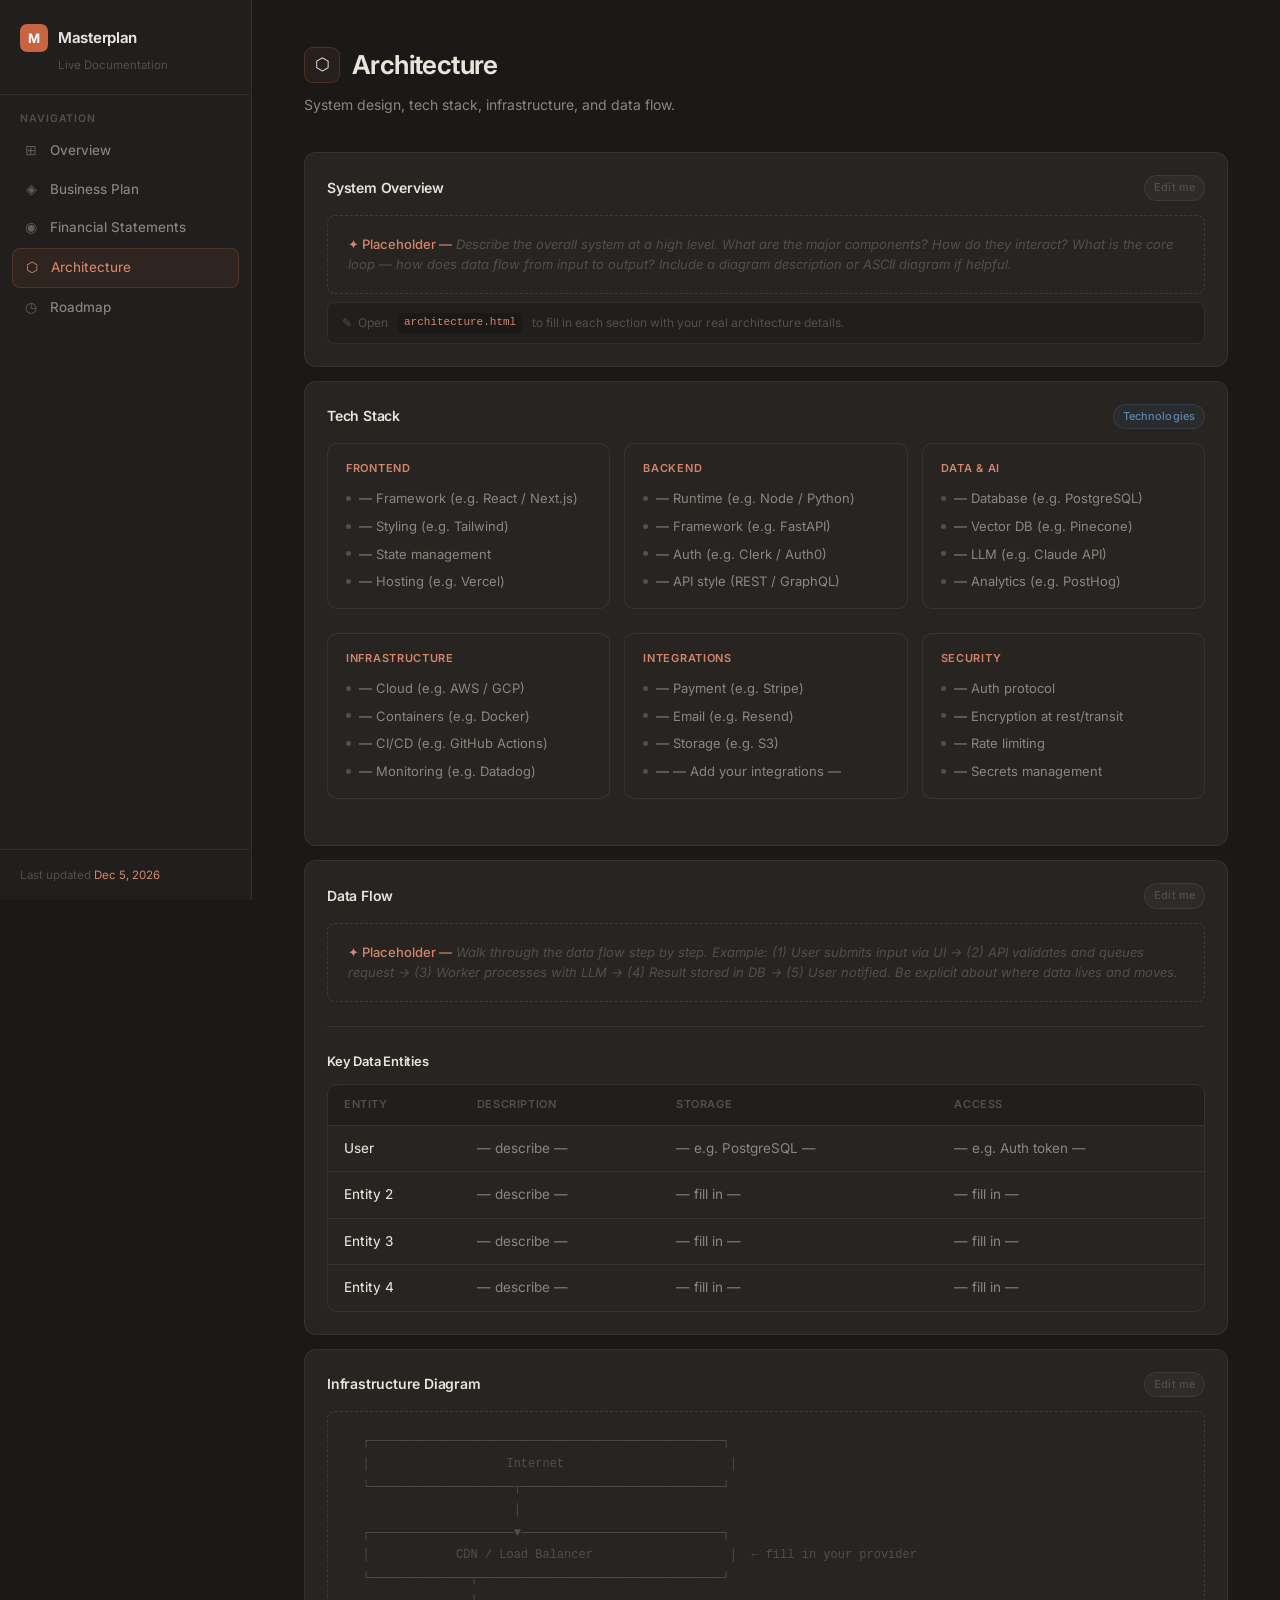
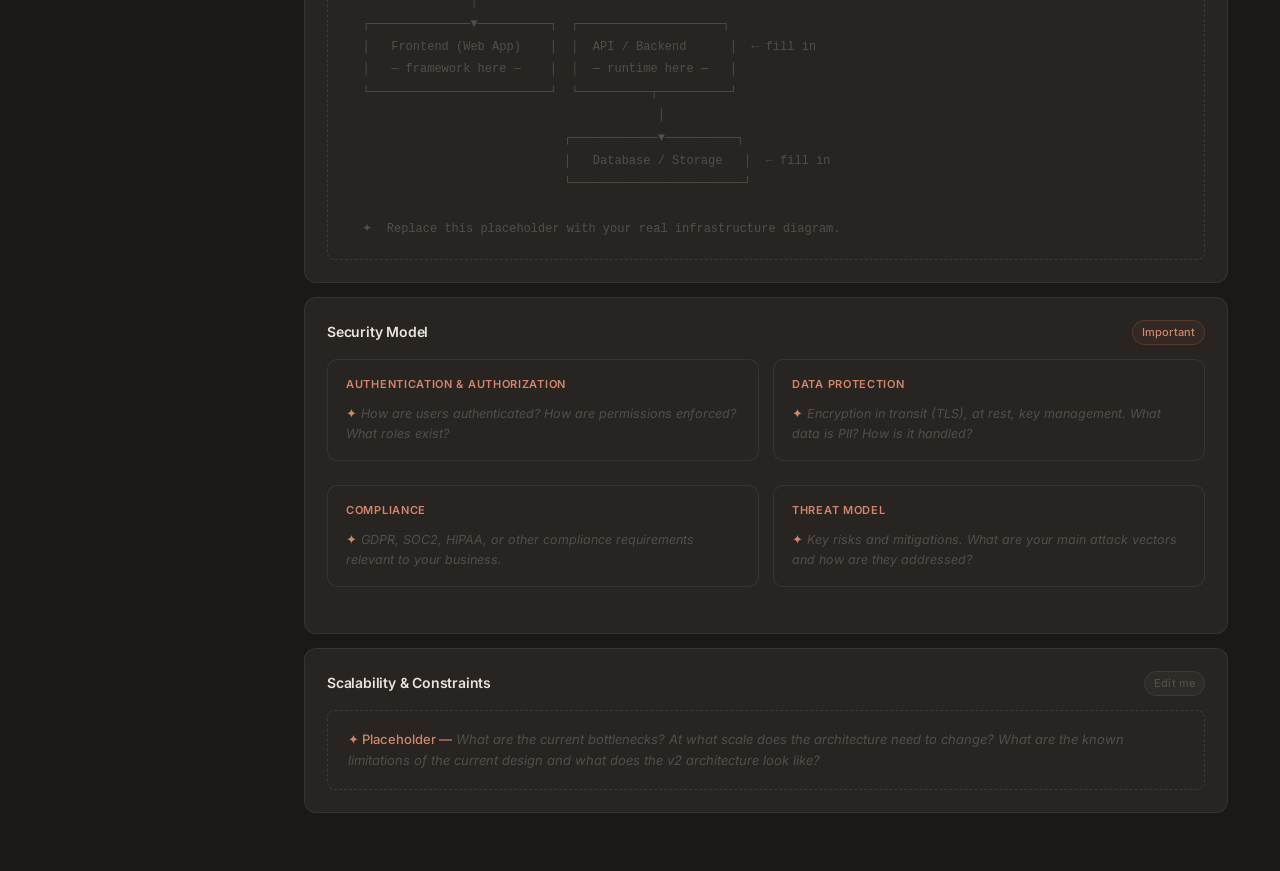
==== architecture.html @ 28070b1b "Initial masterplan dashboard" ====
<!DOCTYPE html>
<html lang="en">
<head>
  <meta charset="UTF-8" />
  <meta name="viewport" content="width=device-width, initial-scale=1.0" />
  <title>Masterplan — Architecture</title>
  <link rel="stylesheet" href="assets/style.css" />
</head>
<body>

<aside class="sidebar" id="sidebar"></aside>

<main class="main">
  <div class="page-header">
    <div class="page-header-top">
      <div class="page-icon">⬡</div>
      <h2>Architecture</h2>
    </div>
    <p>System design, tech stack, infrastructure, and data flow.</p>
  </div>

  <!-- System Overview -->
  <div class="card">
    <div class="card-header">
      <span class="card-title">System Overview</span>
      <span class="badge badge-muted">Edit me</span>
    </div>
    <div class="placeholder">
      <strong>✦ Placeholder —</strong> Describe the overall system at a high level. What are the major components? How do they interact? What is the core loop — how does data flow from input to output? Include a diagram description or ASCII diagram if helpful.
    </div>
    <div class="edit-hint">✎ &nbsp;Open <code>architecture.html</code> to fill in each section with your real architecture details.</div>
  </div>

  <!-- Tech Stack -->
  <div class="card">
    <div class="card-header">
      <span class="card-title">Tech Stack</span>
      <span class="badge badge-blue">Technologies</span>
    </div>
    <div class="grid-3">
      <div class="arch-block">
        <div class="arch-block-label">Frontend</div>
        <ul class="arch-list">
          <li>— Framework (e.g. React / Next.js)</li>
          <li>— Styling (e.g. Tailwind)</li>
          <li>— State management</li>
          <li>— Hosting (e.g. Vercel)</li>
        </ul>
      </div>
      <div class="arch-block">
        <div class="arch-block-label">Backend</div>
        <ul class="arch-list">
          <li>— Runtime (e.g. Node / Python)</li>
          <li>— Framework (e.g. FastAPI)</li>
          <li>— Auth (e.g. Clerk / Auth0)</li>
          <li>— API style (REST / GraphQL)</li>
        </ul>
      </div>
      <div class="arch-block">
        <div class="arch-block-label">Data & AI</div>
        <ul class="arch-list">
          <li>— Database (e.g. PostgreSQL)</li>
          <li>— Vector DB (e.g. Pinecone)</li>
          <li>— LLM (e.g. Claude API)</li>
          <li>— Analytics (e.g. PostHog)</li>
        </ul>
      </div>
    </div>
    <div class="grid-3" style="margin-top:0;">
      <div class="arch-block">
        <div class="arch-block-label">Infrastructure</div>
        <ul class="arch-list">
          <li>— Cloud (e.g. AWS / GCP)</li>
          <li>— Containers (e.g. Docker)</li>
          <li>— CI/CD (e.g. GitHub Actions)</li>
          <li>— Monitoring (e.g. Datadog)</li>
        </ul>
      </div>
      <div class="arch-block">
        <div class="arch-block-label">Integrations</div>
        <ul class="arch-list">
          <li>— Payment (e.g. Stripe)</li>
          <li>— Email (e.g. Resend)</li>
          <li>— Storage (e.g. S3)</li>
          <li>— — Add your integrations —</li>
        </ul>
      </div>
      <div class="arch-block">
        <div class="arch-block-label">Security</div>
        <ul class="arch-list">
          <li>— Auth protocol</li>
          <li>— Encryption at rest/transit</li>
          <li>— Rate limiting</li>
          <li>— Secrets management</li>
        </ul>
      </div>
    </div>
  </div>

  <!-- Data Flow -->
  <div class="card">
    <div class="card-header">
      <span class="card-title">Data Flow</span>
      <span class="badge badge-muted">Edit me</span>
    </div>
    <div class="placeholder">
      <strong>✦ Placeholder —</strong> Walk through the data flow step by step. Example: (1) User submits input via UI → (2) API validates and queues request → (3) Worker processes with LLM → (4) Result stored in DB → (5) User notified. Be explicit about where data lives and moves.
    </div>
    <div class="divider"></div>
    <div class="card-title" style="margin-bottom:12px; font-size:13px;">Key Data Entities</div>
    <div class="table-wrap">
      <table>
        <thead>
          <tr>
            <th>Entity</th>
            <th>Description</th>
            <th>Storage</th>
            <th>Access</th>
          </tr>
        </thead>
        <tbody>
          <tr><td>User</td><td>— describe —</td><td>— e.g. PostgreSQL —</td><td>— e.g. Auth token —</td></tr>
          <tr><td>Entity 2</td><td>— describe —</td><td>— fill in —</td><td>— fill in —</td></tr>
          <tr><td>Entity 3</td><td>— describe —</td><td>— fill in —</td><td>— fill in —</td></tr>
          <tr><td>Entity 4</td><td>— describe —</td><td>— fill in —</td><td>— fill in —</td></tr>
        </tbody>
      </table>
    </div>
  </div>

  <!-- Infrastructure Diagram -->
  <div class="card">
    <div class="card-header">
      <span class="card-title">Infrastructure Diagram</span>
      <span class="badge badge-muted">Edit me</span>
    </div>
    <div class="placeholder" style="font-family: 'SF Mono', monospace; font-style: normal; font-size: 12px; line-height: 1.9; text-align: left;">
<pre style="color: var(--text-muted); background: none; border: none; padding:0;">
  ┌─────────────────────────────────────────────────┐
  │                   Internet                       │
  └────────────────────┬────────────────────────────┘
                       │
  ┌────────────────────▼────────────────────────────┐
  │            CDN / Load Balancer                   │  ← fill in your provider
  └──────────────┬──────────────────────────────────┘
                 │
  ┌──────────────▼──────────┐  ┌────────────────────┐
  │   Frontend (Web App)    │  │  API / Backend      │  ← fill in
  │   — framework here —    │  │  — runtime here —   │
  └─────────────────────────┘  └──────────┬──────────┘
                                           │
                              ┌────────────▼──────────┐
                              │   Database / Storage   │  ← fill in
                              └────────────────────────┘

  ✦  Replace this placeholder with your real infrastructure diagram.
</pre>
    </div>
  </div>

  <!-- Security Model -->
  <div class="card">
    <div class="card-header">
      <span class="card-title">Security Model</span>
      <span class="badge badge-orange">Important</span>
    </div>
    <div class="grid-2">
      <div class="arch-block">
        <div class="arch-block-label">Authentication & Authorization</div>
        <div class="placeholder" style="border:none; padding:0; font-size:12.5px;">
          <strong>✦</strong> How are users authenticated? How are permissions enforced? What roles exist?
        </div>
      </div>
      <div class="arch-block">
        <div class="arch-block-label">Data Protection</div>
        <div class="placeholder" style="border:none; padding:0; font-size:12.5px;">
          <strong>✦</strong> Encryption in transit (TLS), at rest, key management. What data is PII? How is it handled?
        </div>
      </div>
      <div class="arch-block">
        <div class="arch-block-label">Compliance</div>
        <div class="placeholder" style="border:none; padding:0; font-size:12.5px;">
          <strong>✦</strong> GDPR, SOC2, HIPAA, or other compliance requirements relevant to your business.
        </div>
      </div>
      <div class="arch-block">
        <div class="arch-block-label">Threat Model</div>
        <div class="placeholder" style="border:none; padding:0; font-size:12.5px;">
          <strong>✦</strong> Key risks and mitigations. What are your main attack vectors and how are they addressed?
        </div>
      </div>
    </div>
  </div>

  <!-- Scalability -->
  <div class="card">
    <div class="card-header">
      <span class="card-title">Scalability & Constraints</span>
      <span class="badge badge-muted">Edit me</span>
    </div>
    <div class="placeholder">
      <strong>✦ Placeholder —</strong> What are the current bottlenecks? At what scale does the architecture need to change? What are the known limitations of the current design and what does the v2 architecture look like?
    </div>
  </div>
</main>

<script src="assets/app.js"></script>
</body>
</html>
---- assets/style.css ----
@import url('https://fonts.googleapis.com/css2?family=Inter:wght@300;400;500;600;700&display=swap');

:root {
  --bg-primary: #1a1918;
  --bg-secondary: #211f1e;
  --bg-card: #272422;
  --bg-hover: #2e2b28;
  --border: rgba(255, 255, 255, 0.07);
  --border-strong: rgba(255, 255, 255, 0.12);
  --text-primary: #e8e3db;
  --text-secondary: #8c8680;
  --text-muted: #524f4b;
  --accent: #c96442;
  --accent-light: #d4856a;
  --accent-bg: rgba(201, 100, 66, 0.08);
  --accent-border: rgba(201, 100, 66, 0.25);
  --green: #5a9e72;
  --green-bg: rgba(90, 158, 114, 0.08);
  --blue: #5a84b0;
  --blue-bg: rgba(90, 132, 176, 0.08);
  --sidebar-width: 252px;
}

*, *::before, *::after { margin: 0; padding: 0; box-sizing: border-box; }

body {
  font-family: 'Inter', -apple-system, BlinkMacSystemFont, sans-serif;
  background: var(--bg-primary);
  color: var(--text-primary);
  line-height: 1.6;
  display: flex;
  min-height: 100vh;
  font-size: 14px;
  -webkit-font-smoothing: antialiased;
}

/* ── Sidebar ── */
.sidebar {
  width: var(--sidebar-width);
  background: var(--bg-secondary);
  border-right: 1px solid var(--border);
  position: fixed;
  top: 0; left: 0;
  height: 100vh;
  display: flex;
  flex-direction: column;
  z-index: 100;
  overflow-y: auto;
}

.sidebar-brand {
  padding: 24px 20px 20px;
  border-bottom: 1px solid var(--border);
}

.brand-mark {
  display: flex;
  align-items: center;
  gap: 10px;
  margin-bottom: 4px;
}

.brand-icon {
  width: 28px; height: 28px;
  background: var(--accent);
  border-radius: 7px;
  display: flex; align-items: center; justify-content: center;
  font-size: 13px; color: white; font-weight: 700;
}

.brand-name {
  font-size: 15px;
  font-weight: 650;
  color: var(--text-primary);
  letter-spacing: -0.3px;
}

.brand-sub {
  font-size: 11.5px;
  color: var(--text-muted);
  padding-left: 38px;
}

.nav {
  padding: 16px 12px;
  flex: 1;
}

.nav-label {
  font-size: 10.5px;
  font-weight: 600;
  color: var(--text-muted);
  text-transform: uppercase;
  letter-spacing: 0.9px;
  padding: 0 8px;
  margin: 12px 0 4px;
}

.nav-label:first-child { margin-top: 0; }

.nav-item {
  display: flex;
  align-items: center;
  gap: 10px;
  padding: 8px 10px;
  border-radius: 8px;
  text-decoration: none;
  color: var(--text-secondary);
  font-size: 13.5px;
  font-weight: 450;
  transition: all 0.12s ease;
  margin-bottom: 1px;
}

.nav-item:hover { background: var(--bg-hover); color: var(--text-primary); }

.nav-item.active {
  background: var(--accent-bg);
  color: var(--accent-light);
  border: 1px solid var(--accent-border);
}

.nav-icon {
  width: 18px; height: 18px;
  opacity: 0.6;
  flex-shrink: 0;
  display: flex; align-items: center; justify-content: center;
}

.nav-item.active .nav-icon { opacity: 1; }

.sidebar-footer {
  padding: 16px 20px;
  border-top: 1px solid var(--border);
  font-size: 11.5px;
  color: var(--text-muted);
}

.sidebar-footer span { color: var(--accent-light); }

/* ── Main ── */
.main {
  margin-left: var(--sidebar-width);
  flex: 1;
  padding: 44px 52px;
  max-width: calc(var(--sidebar-width) + 860px);
}

/* ── Page Header ── */
.page-header {
  margin-bottom: 36px;
}

.page-header-top {
  display: flex;
  align-items: center;
  gap: 12px;
  margin-bottom: 8px;
}

.page-icon {
  width: 36px; height: 36px;
  border-radius: 9px;
  display: flex; align-items: center; justify-content: center;
  font-size: 17px;
  background: var(--accent-bg);
  border: 1px solid var(--accent-border);
}

.page-header h2 {
  font-size: 26px;
  font-weight: 650;
  letter-spacing: -0.6px;
  color: var(--text-primary);
}

.page-header p {
  font-size: 14px;
  color: var(--text-secondary);
  margin-top: 4px;
}

.page-meta {
  display: flex;
  align-items: center;
  gap: 16px;
  margin-top: 12px;
}

.meta-tag {
  font-size: 11.5px;
  color: var(--text-muted);
  display: flex;
  align-items: center;
  gap: 5px;
}

/* ── Grid ── */
.grid-2 { display: grid; grid-template-columns: 1fr 1fr; gap: 14px; margin-bottom: 14px; }
.grid-3 { display: grid; grid-template-columns: 1fr 1fr 1fr; gap: 14px; margin-bottom: 14px; }
.grid-4 { display: grid; grid-template-columns: 1fr 1fr 1fr 1fr; gap: 14px; margin-bottom: 14px; }

/* ── Cards ── */
.card {
  background: var(--bg-card);
  border: 1px solid var(--border);
  border-radius: 12px;
  padding: 22px;
  margin-bottom: 14px;
}

.card-header {
  display: flex;
  align-items: center;
  justify-content: space-between;
  margin-bottom: 14px;
}

.card-title {
  font-size: 14px;
  font-weight: 600;
  color: var(--text-primary);
  letter-spacing: -0.2px;
}

.card-body { font-size: 13.5px; color: var(--text-secondary); line-height: 1.75; }

.badge {
  font-size: 11px;
  padding: 3px 9px;
  border-radius: 20px;
  font-weight: 500;
  letter-spacing: 0.1px;
}

.badge-orange { background: var(--accent-bg); color: var(--accent-light); border: 1px solid var(--accent-border); }
.badge-green { background: var(--green-bg); color: var(--green); border: 1px solid rgba(90,158,114,0.2); }
.badge-blue { background: var(--blue-bg); color: var(--blue); border: 1px solid rgba(90,132,176,0.2); }
.badge-muted { background: var(--bg-hover); color: var(--text-muted); border: 1px solid var(--border); }

/* ── Stat Cards ── */
.stat-card {
  background: var(--bg-card);
  border: 1px solid var(--border);
  border-radius: 12px;
  padding: 20px;
}

.stat-label {
  font-size: 11px;
  color: var(--text-muted);
  text-transform: uppercase;
  letter-spacing: 0.7px;
  font-weight: 500;
  margin-bottom: 10px;
}

.stat-value {
  font-size: 28px;
  font-weight: 650;
  color: var(--text-primary);
  letter-spacing: -0.8px;
  line-height: 1;
}

.stat-sub {
  font-size: 12px;
  color: var(--text-secondary);
  margin-top: 6px;
}

/* ── Section Nav Cards (Overview) ── */
.section-card {
  background: var(--bg-card);
  border: 1px solid var(--border);
  border-radius: 12px;
  padding: 22px;
  text-decoration: none;
  display: block;
  transition: all 0.14s ease;
}

.section-card:hover {
  border-color: var(--accent-border);
  background: var(--bg-hover);
  transform: translateY(-1px);
}

.section-card-icon {
  font-size: 22px;
  margin-bottom: 12px;
}

.section-card-title {
  font-size: 14px;
  font-weight: 600;
  color: var(--text-primary);
  margin-bottom: 5px;
}

.section-card-desc {
  font-size: 12.5px;
  color: var(--text-secondary);
  line-height: 1.6;
}

.section-card-arrow {
  font-size: 18px;
  color: var(--text-muted);
  margin-top: 14px;
  display: block;
  transition: transform 0.14s ease;
}

.section-card:hover .section-card-arrow { transform: translateX(3px); color: var(--accent-light); }

/* ── Placeholder ── */
.placeholder {
  border: 1.5px dashed rgba(255,255,255,0.1);
  border-radius: 8px;
  padding: 18px 20px;
  color: var(--text-muted);
  font-size: 13px;
  font-style: italic;
  line-height: 1.6;
}

.placeholder strong {
  color: var(--accent-light);
  font-style: normal;
  font-weight: 500;
}

/* ── Edit hint ── */
.edit-hint {
  display: flex;
  align-items: flex-start;
  gap: 10px;
  font-size: 12px;
  color: var(--text-muted);
  background: var(--bg-secondary);
  border: 1px solid var(--border);
  border-radius: 8px;
  padding: 10px 14px;
  margin-top: 8px;
}

.edit-hint code {
  font-family: 'SF Mono', 'Fira Code', monospace;
  font-size: 11px;
  background: var(--bg-primary);
  padding: 1px 6px;
  border-radius: 4px;
  color: var(--accent-light);
}

/* ── Divider ── */
.divider { height: 1px; background: var(--border); margin: 24px 0; }

/* ── Table ── */
.table-wrap {
  overflow-x: auto;
  border-radius: 10px;
  border: 1px solid var(--border);
}

table { width: 100%; border-collapse: collapse; }

thead th {
  text-align: left;
  padding: 11px 16px;
  font-size: 11px;
  font-weight: 600;
  color: var(--text-muted);
  text-transform: uppercase;
  letter-spacing: 0.6px;
  background: var(--bg-secondary);
  border-bottom: 1px solid var(--border);
}

tbody td {
  padding: 12px 16px;
  border-bottom: 1px solid var(--border);
  color: var(--text-secondary);
  font-size: 13.5px;
}

tbody td:first-child { color: var(--text-primary); font-weight: 450; }
tbody tr:last-child td { border-bottom: none; }
tbody tr:hover td { background: var(--bg-hover); }

/* ── Timeline ── */
.timeline { padding: 4px 0; }

.timeline-item {
  display: flex;
  gap: 18px;
  padding-bottom: 28px;
  position: relative;
}

.timeline-item:not(:last-child)::after {
  content: '';
  position: absolute;
  left: 15px; top: 34px;
  width: 1px;
  height: calc(100% - 18px);
  background: var(--border);
}

.timeline-dot {
  width: 32px; height: 32px;
  border-radius: 50%;
  background: var(--bg-card);
  border: 2px solid var(--border-strong);
  flex-shrink: 0;
  display: flex; align-items: center; justify-content: center;
  font-size: 11px;
  font-weight: 600;
  color: var(--text-muted);
  position: relative;
  z-index: 1;
}

.timeline-dot.current {
  background: var(--accent-bg);
  border-color: var(--accent);
  color: var(--accent-light);
}

.timeline-dot.done {
  background: var(--green-bg);
  border-color: var(--green);
  color: var(--green);
}

.timeline-body { flex: 1; padding-top: 5px; }

.timeline-quarter {
  font-size: 12px;
  font-weight: 600;
  color: var(--accent-light);
  text-transform: uppercase;
  letter-spacing: 0.5px;
  margin-bottom: 3px;
}

.timeline-title {
  font-size: 14px;
  font-weight: 600;
  color: var(--text-primary);
  margin-bottom: 4px;
}

.timeline-desc {
  font-size: 13px;
  color: var(--text-secondary);
  line-height: 1.65;
}

.timeline-tags { margin-top: 10px; display: flex; flex-wrap: wrap; gap: 5px; }

.tag {
  font-size: 11.5px;
  padding: 3px 9px;
  border-radius: 20px;
  border: 1px solid var(--border);
  color: var(--text-secondary);
}

/* ── Architecture ── */
.arch-block {
  background: var(--bg-card);
  border: 1px solid var(--border);
  border-radius: 10px;
  padding: 16px 18px;
  margin-bottom: 10px;
}

.arch-block-label {
  font-size: 11px;
  font-weight: 600;
  text-transform: uppercase;
  letter-spacing: 0.7px;
  color: var(--accent-light);
  margin-bottom: 10px;
}

.arch-list {
  list-style: none;
  display: flex;
  flex-direction: column;
  gap: 7px;
}

.arch-list li {
  font-size: 13px;
  color: var(--text-secondary);
  display: flex;
  align-items: center;
  gap: 8px;
}

.arch-list li::before {
  content: '';
  width: 5px; height: 5px;
  border-radius: 50%;
  background: var(--text-muted);
  flex-shrink: 0;
}

/* ── Responsive ── */
@media (max-width: 900px) {
  .sidebar { transform: translateX(-100%); }
  .main { margin-left: 0; padding: 24px 20px; }
  .grid-2, .grid-3, .grid-4 { grid-template-columns: 1fr; }
}
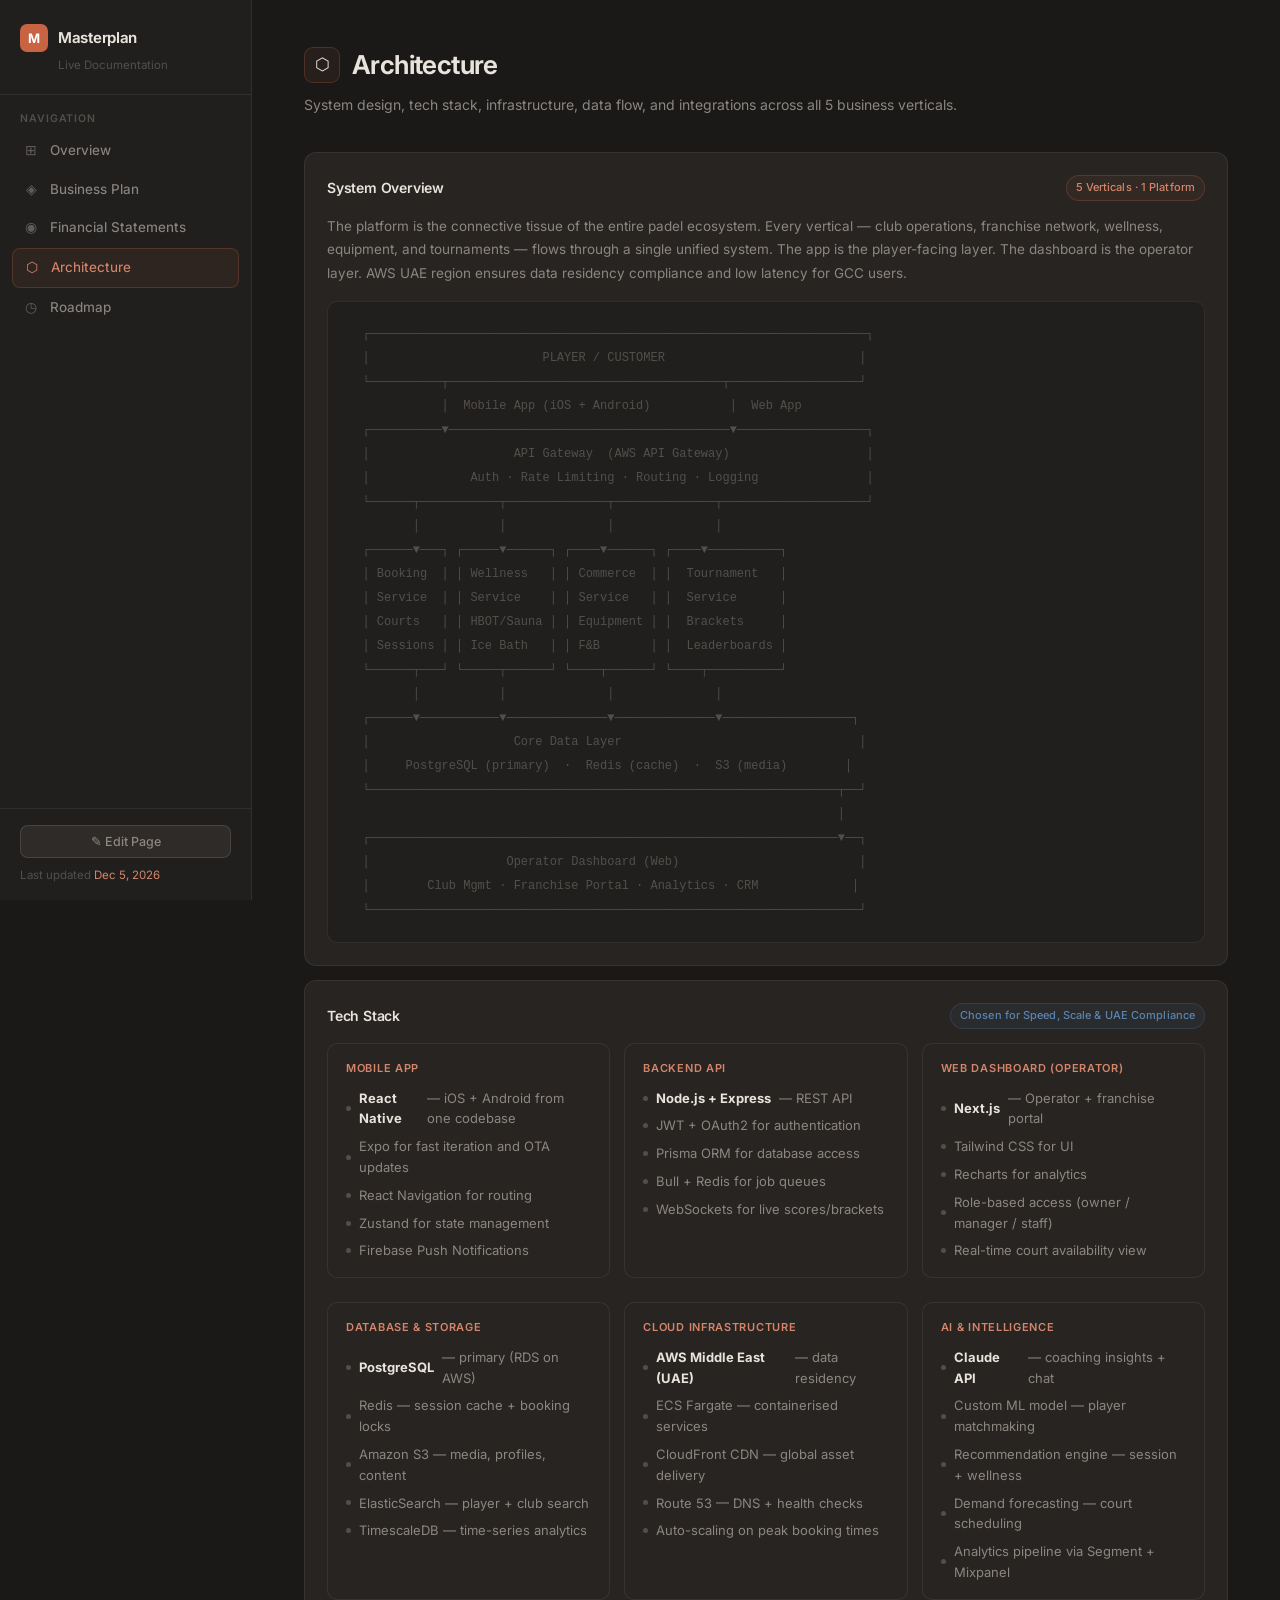
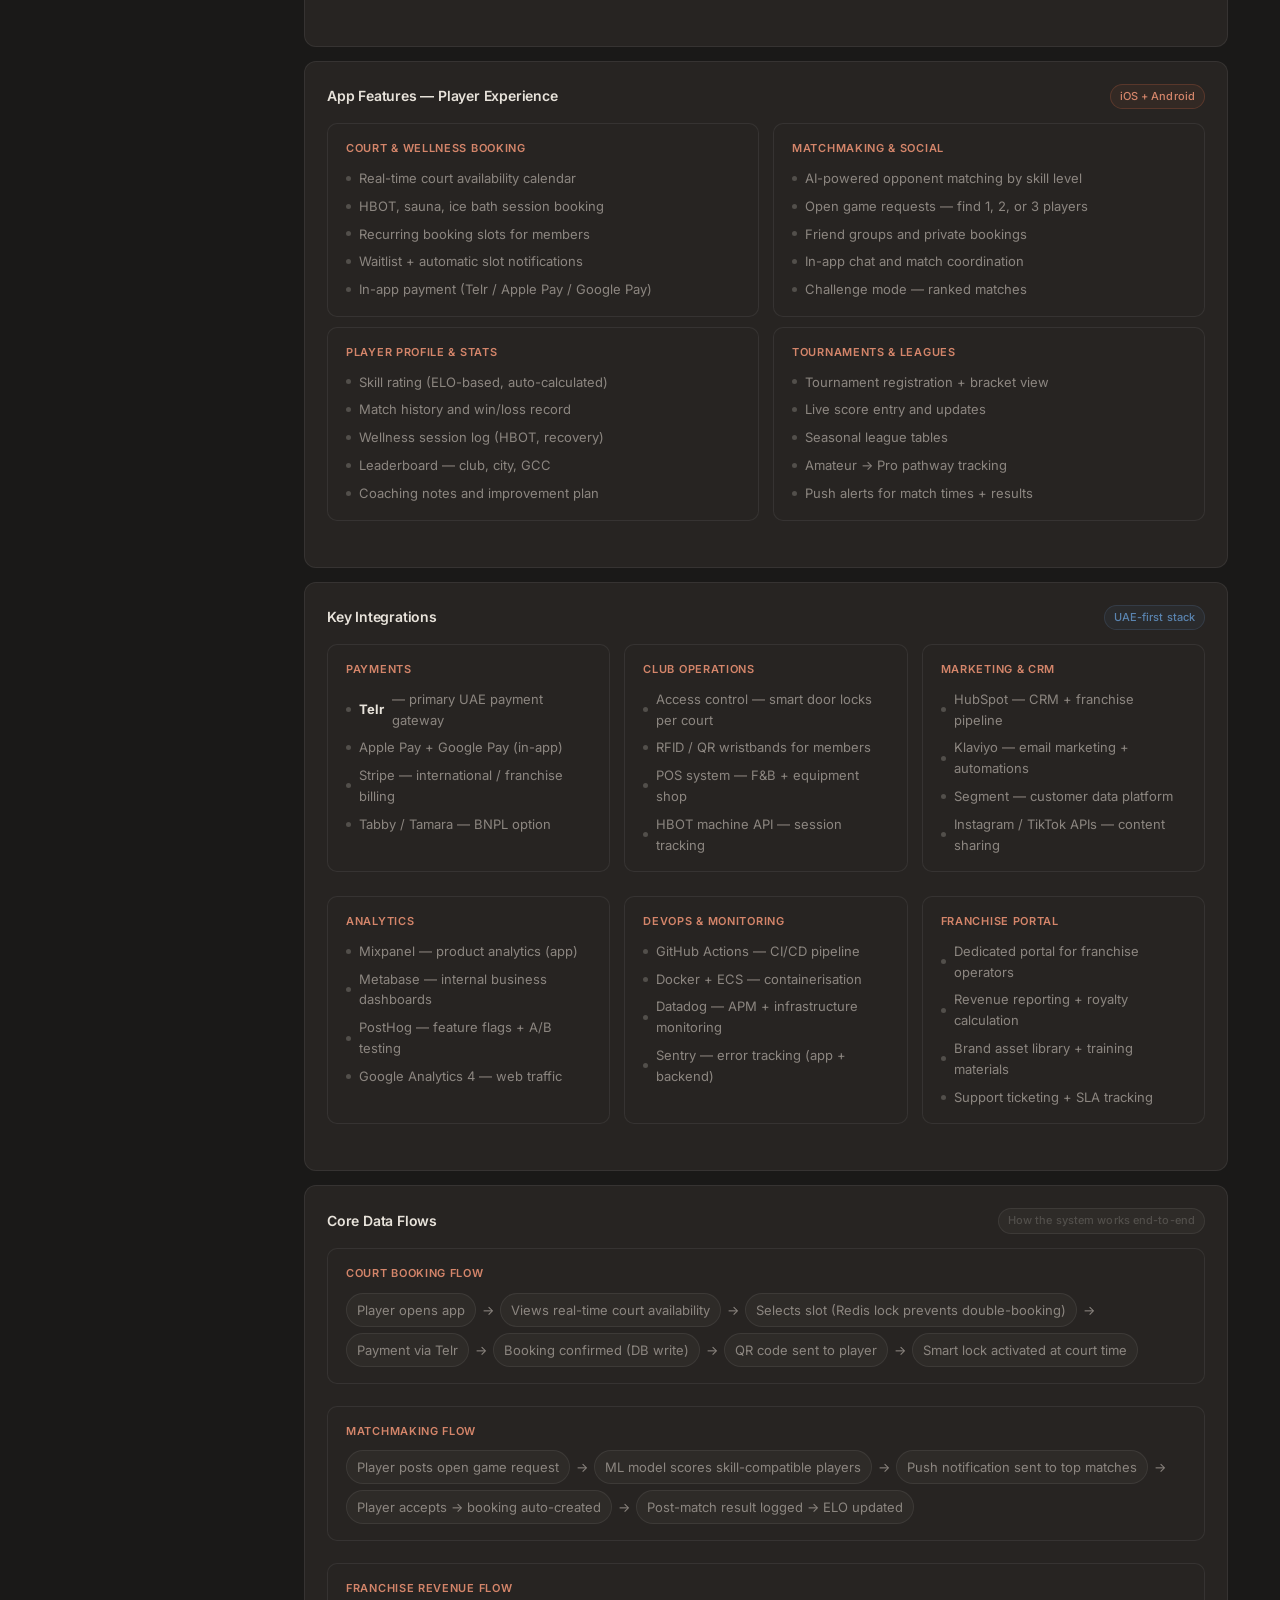
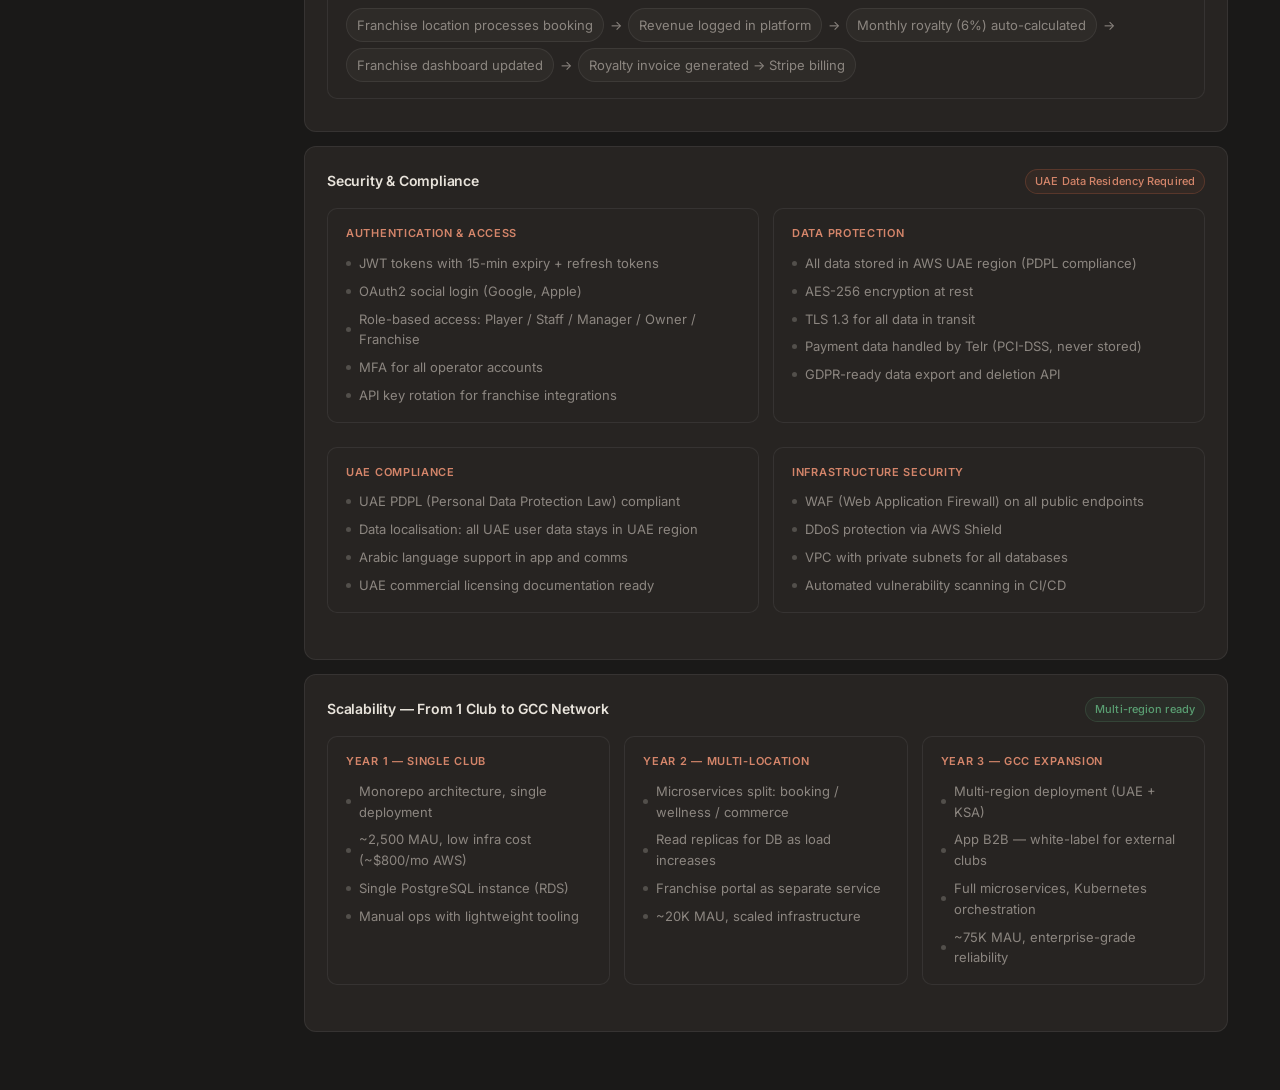
==== commit bee465a2: "Build full architecture and roadmap with Belasteguín strategy and GCC expansion plan" ====
--- a/architecture.html
+++ b/architecture.html
@@ -16,82 +16,232 @@
       <div class="page-icon">⬡</div>
       <h2>Architecture</h2>
     </div>
-    <p>System design, tech stack, infrastructure, and data flow.</p>
+    <p>System design, tech stack, infrastructure, data flow, and integrations across all 5 business verticals.</p>
   </div>
 
   <!-- System Overview -->
   <div class="card">
     <div class="card-header">
       <span class="card-title">System Overview</span>
-      <span class="badge badge-muted">Edit me</span>
-    </div>
-    <div class="placeholder">
-      <strong>✦ Placeholder —</strong> Describe the overall system at a high level. What are the major components? How do they interact? What is the core loop — how does data flow from input to output? Include a diagram description or ASCII diagram if helpful.
-    </div>
-    <div class="edit-hint">✎ &nbsp;Open <code>architecture.html</code> to fill in each section with your real architecture details.</div>
+      <span class="badge badge-orange">5 Verticals · 1 Platform</span>
+    </div>
+    <div class="card-body" style="margin-bottom:16px;">
+      The platform is the connective tissue of the entire padel ecosystem. Every vertical — club operations, franchise network, wellness, equipment, and tournaments — flows through a single unified system. The app is the player-facing layer. The dashboard is the operator layer. AWS UAE region ensures data residency compliance and low latency for GCC users.
+    </div>
+    <div style="font-family: 'SF Mono', 'Fira Code', monospace; font-size: 12px; color: var(--text-muted); background: var(--bg-secondary); border: 1px solid var(--border); border-radius: 10px; padding: 20px; line-height: 2;">
+<pre style="background:none; border:none; padding:0; color:inherit; overflow-x:auto;">
+  ┌─────────────────────────────────────────────────────────────────────┐
+  │                        PLAYER / CUSTOMER                           │
+  └──────────┬──────────────────────────────────────┬──────────────────┘
+             │  Mobile App (iOS + Android)           │  Web App
+  ┌──────────▼───────────────────────────────────────▼──────────────────┐
+  │                    API Gateway  (AWS API Gateway)                   │
+  │              Auth · Rate Limiting · Routing · Logging               │
+  └──────┬───────────┬──────────────┬──────────────┬────────────────────┘
+         │           │              │              │
+  ┌──────▼───┐ ┌─────▼──────┐ ┌────▼──────┐ ┌────▼──────────┐
+  │ Booking  │ │ Wellness   │ │ Commerce  │ │  Tournament   │
+  │ Service  │ │ Service    │ │ Service   │ │  Service      │
+  │ Courts   │ │ HBOT/Sauna │ │ Equipment │ │  Brackets     │
+  │ Sessions │ │ Ice Bath   │ │ F&B       │ │  Leaderboards │
+  └──────┬───┘ └─────┬──────┘ └────┬──────┘ └────┬──────────┘
+         │           │              │              │
+  ┌──────▼───────────▼──────────────▼──────────────▼──────────────────┐
+  │                    Core Data Layer                                 │
+  │     PostgreSQL (primary)  ·  Redis (cache)  ·  S3 (media)        │
+  └─────────────────────────────────────────────────────────────────┬──┘
+                                                                    │
+  ┌─────────────────────────────────────────────────────────────────▼──┐
+  │                   Operator Dashboard (Web)                         │
+  │        Club Mgmt · Franchise Portal · Analytics · CRM             │
+  └────────────────────────────────────────────────────────────────────┘
+</pre>
+    </div>
   </div>
 
   <!-- Tech Stack -->
   <div class="card">
     <div class="card-header">
       <span class="card-title">Tech Stack</span>
-      <span class="badge badge-blue">Technologies</span>
+      <span class="badge badge-blue">Chosen for Speed, Scale & UAE Compliance</span>
     </div>
     <div class="grid-3">
       <div class="arch-block">
-        <div class="arch-block-label">Frontend</div>
-        <ul class="arch-list">
-          <li>— Framework (e.g. React / Next.js)</li>
-          <li>— Styling (e.g. Tailwind)</li>
-          <li>— State management</li>
-          <li>— Hosting (e.g. Vercel)</li>
-        </ul>
-      </div>
-      <div class="arch-block">
-        <div class="arch-block-label">Backend</div>
-        <ul class="arch-list">
-          <li>— Runtime (e.g. Node / Python)</li>
-          <li>— Framework (e.g. FastAPI)</li>
-          <li>— Auth (e.g. Clerk / Auth0)</li>
-          <li>— API style (REST / GraphQL)</li>
-        </ul>
-      </div>
-      <div class="arch-block">
-        <div class="arch-block-label">Data & AI</div>
-        <ul class="arch-list">
-          <li>— Database (e.g. PostgreSQL)</li>
-          <li>— Vector DB (e.g. Pinecone)</li>
-          <li>— LLM (e.g. Claude API)</li>
-          <li>— Analytics (e.g. PostHog)</li>
-        </ul>
-      </div>
-    </div>
-    <div class="grid-3" style="margin-top:0;">
-      <div class="arch-block">
-        <div class="arch-block-label">Infrastructure</div>
-        <ul class="arch-list">
-          <li>— Cloud (e.g. AWS / GCP)</li>
-          <li>— Containers (e.g. Docker)</li>
-          <li>— CI/CD (e.g. GitHub Actions)</li>
-          <li>— Monitoring (e.g. Datadog)</li>
-        </ul>
-      </div>
-      <div class="arch-block">
-        <div class="arch-block-label">Integrations</div>
-        <ul class="arch-list">
-          <li>— Payment (e.g. Stripe)</li>
-          <li>— Email (e.g. Resend)</li>
-          <li>— Storage (e.g. S3)</li>
-          <li>— — Add your integrations —</li>
-        </ul>
-      </div>
-      <div class="arch-block">
-        <div class="arch-block-label">Security</div>
-        <ul class="arch-list">
-          <li>— Auth protocol</li>
-          <li>— Encryption at rest/transit</li>
-          <li>— Rate limiting</li>
-          <li>— Secrets management</li>
+        <div class="arch-block-label">Mobile App</div>
+        <ul class="arch-list">
+          <li><strong style="color:var(--text-primary);">React Native</strong> — iOS + Android from one codebase</li>
+          <li>Expo for fast iteration and OTA updates</li>
+          <li>React Navigation for routing</li>
+          <li>Zustand for state management</li>
+          <li>Firebase Push Notifications</li>
+        </ul>
+      </div>
+      <div class="arch-block">
+        <div class="arch-block-label">Backend API</div>
+        <ul class="arch-list">
+          <li><strong style="color:var(--text-primary);">Node.js + Express</strong> — REST API</li>
+          <li>JWT + OAuth2 for authentication</li>
+          <li>Prisma ORM for database access</li>
+          <li>Bull + Redis for job queues</li>
+          <li>WebSockets for live scores/brackets</li>
+        </ul>
+      </div>
+      <div class="arch-block">
+        <div class="arch-block-label">Web Dashboard (Operator)</div>
+        <ul class="arch-list">
+          <li><strong style="color:var(--text-primary);">Next.js</strong> — Operator + franchise portal</li>
+          <li>Tailwind CSS for UI</li>
+          <li>Recharts for analytics</li>
+          <li>Role-based access (owner / manager / staff)</li>
+          <li>Real-time court availability view</li>
+        </ul>
+      </div>
+      <div class="arch-block">
+        <div class="arch-block-label">Database & Storage</div>
+        <ul class="arch-list">
+          <li><strong style="color:var(--text-primary);">PostgreSQL</strong> — primary (RDS on AWS)</li>
+          <li>Redis — session cache + booking locks</li>
+          <li>Amazon S3 — media, profiles, content</li>
+          <li>ElasticSearch — player + club search</li>
+          <li>TimescaleDB — time-series analytics</li>
+        </ul>
+      </div>
+      <div class="arch-block">
+        <div class="arch-block-label">Cloud Infrastructure</div>
+        <ul class="arch-list">
+          <li><strong style="color:var(--text-primary);">AWS Middle East (UAE)</strong> — data residency</li>
+          <li>ECS Fargate — containerised services</li>
+          <li>CloudFront CDN — global asset delivery</li>
+          <li>Route 53 — DNS + health checks</li>
+          <li>Auto-scaling on peak booking times</li>
+        </ul>
+      </div>
+      <div class="arch-block">
+        <div class="arch-block-label">AI & Intelligence</div>
+        <ul class="arch-list">
+          <li><strong style="color:var(--text-primary);">Claude API</strong> — coaching insights + chat</li>
+          <li>Custom ML model — player matchmaking</li>
+          <li>Recommendation engine — session + wellness</li>
+          <li>Demand forecasting — court scheduling</li>
+          <li>Analytics pipeline via Segment + Mixpanel</li>
+        </ul>
+      </div>
+    </div>
+  </div>
+
+  <!-- App Features -->
+  <div class="card">
+    <div class="card-header">
+      <span class="card-title">App Features — Player Experience</span>
+      <span class="badge badge-orange">iOS + Android</span>
+    </div>
+    <div class="grid-2">
+      <div>
+        <div class="arch-block">
+          <div class="arch-block-label">Court & Wellness Booking</div>
+          <ul class="arch-list">
+            <li>Real-time court availability calendar</li>
+            <li>HBOT, sauna, ice bath session booking</li>
+            <li>Recurring booking slots for members</li>
+            <li>Waitlist + automatic slot notifications</li>
+            <li>In-app payment (Telr / Apple Pay / Google Pay)</li>
+          </ul>
+        </div>
+        <div class="arch-block" style="margin-top:10px;">
+          <div class="arch-block-label">Player Profile & Stats</div>
+          <ul class="arch-list">
+            <li>Skill rating (ELO-based, auto-calculated)</li>
+            <li>Match history and win/loss record</li>
+            <li>Wellness session log (HBOT, recovery)</li>
+            <li>Leaderboard — club, city, GCC</li>
+            <li>Coaching notes and improvement plan</li>
+          </ul>
+        </div>
+      </div>
+      <div>
+        <div class="arch-block">
+          <div class="arch-block-label">Matchmaking & Social</div>
+          <ul class="arch-list">
+            <li>AI-powered opponent matching by skill level</li>
+            <li>Open game requests — find 1, 2, or 3 players</li>
+            <li>Friend groups and private bookings</li>
+            <li>In-app chat and match coordination</li>
+            <li>Challenge mode — ranked matches</li>
+          </ul>
+        </div>
+        <div class="arch-block" style="margin-top:10px;">
+          <div class="arch-block-label">Tournaments & Leagues</div>
+          <ul class="arch-list">
+            <li>Tournament registration + bracket view</li>
+            <li>Live score entry and updates</li>
+            <li>Seasonal league tables</li>
+            <li>Amateur → Pro pathway tracking</li>
+            <li>Push alerts for match times + results</li>
+          </ul>
+        </div>
+      </div>
+    </div>
+  </div>
+
+  <!-- Integrations -->
+  <div class="card">
+    <div class="card-header">
+      <span class="card-title">Key Integrations</span>
+      <span class="badge badge-blue">UAE-first stack</span>
+    </div>
+    <div class="grid-3">
+      <div class="arch-block">
+        <div class="arch-block-label">Payments</div>
+        <ul class="arch-list">
+          <li><strong style="color:var(--text-primary);">Telr</strong> — primary UAE payment gateway</li>
+          <li>Apple Pay + Google Pay (in-app)</li>
+          <li>Stripe — international / franchise billing</li>
+          <li>Tabby / Tamara — BNPL option</li>
+        </ul>
+      </div>
+      <div class="arch-block">
+        <div class="arch-block-label">Club Operations</div>
+        <ul class="arch-list">
+          <li>Access control — smart door locks per court</li>
+          <li>RFID / QR wristbands for members</li>
+          <li>POS system — F&B + equipment shop</li>
+          <li>HBOT machine API — session tracking</li>
+        </ul>
+      </div>
+      <div class="arch-block">
+        <div class="arch-block-label">Marketing & CRM</div>
+        <ul class="arch-list">
+          <li>HubSpot — CRM + franchise pipeline</li>
+          <li>Klaviyo — email marketing + automations</li>
+          <li>Segment — customer data platform</li>
+          <li>Instagram / TikTok APIs — content sharing</li>
+        </ul>
+      </div>
+      <div class="arch-block">
+        <div class="arch-block-label">Analytics</div>
+        <ul class="arch-list">
+          <li>Mixpanel — product analytics (app)</li>
+          <li>Metabase — internal business dashboards</li>
+          <li>PostHog — feature flags + A/B testing</li>
+          <li>Google Analytics 4 — web traffic</li>
+        </ul>
+      </div>
+      <div class="arch-block">
+        <div class="arch-block-label">DevOps & Monitoring</div>
+        <ul class="arch-list">
+          <li>GitHub Actions — CI/CD pipeline</li>
+          <li>Docker + ECS — containerisation</li>
+          <li>Datadog — APM + infrastructure monitoring</li>
+          <li>Sentry — error tracking (app + backend)</li>
+        </ul>
+      </div>
+      <div class="arch-block">
+        <div class="arch-block-label">Franchise Portal</div>
+        <ul class="arch-list">
+          <li>Dedicated portal for franchise operators</li>
+          <li>Revenue reporting + royalty calculation</li>
+          <li>Brand asset library + training materials</li>
+          <li>Support ticketing + SLA tracking</li>
         </ul>
       </div>
     </div>
@@ -100,94 +250,89 @@
   <!-- Data Flow -->
   <div class="card">
     <div class="card-header">
-      <span class="card-title">Data Flow</span>
-      <span class="badge badge-muted">Edit me</span>
-    </div>
-    <div class="placeholder">
-      <strong>✦ Placeholder —</strong> Walk through the data flow step by step. Example: (1) User submits input via UI → (2) API validates and queues request → (3) Worker processes with LLM → (4) Result stored in DB → (5) User notified. Be explicit about where data lives and moves.
-    </div>
-    <div class="divider"></div>
-    <div class="card-title" style="margin-bottom:12px; font-size:13px;">Key Data Entities</div>
-    <div class="table-wrap">
-      <table>
-        <thead>
-          <tr>
-            <th>Entity</th>
-            <th>Description</th>
-            <th>Storage</th>
-            <th>Access</th>
-          </tr>
-        </thead>
-        <tbody>
-          <tr><td>User</td><td>— describe —</td><td>— e.g. PostgreSQL —</td><td>— e.g. Auth token —</td></tr>
-          <tr><td>Entity 2</td><td>— describe —</td><td>— fill in —</td><td>— fill in —</td></tr>
-          <tr><td>Entity 3</td><td>— describe —</td><td>— fill in —</td><td>— fill in —</td></tr>
-          <tr><td>Entity 4</td><td>— describe —</td><td>— fill in —</td><td>— fill in —</td></tr>
-        </tbody>
-      </table>
-    </div>
-  </div>
-
-  <!-- Infrastructure Diagram -->
-  <div class="card">
-    <div class="card-header">
-      <span class="card-title">Infrastructure Diagram</span>
-      <span class="badge badge-muted">Edit me</span>
-    </div>
-    <div class="placeholder" style="font-family: 'SF Mono', monospace; font-style: normal; font-size: 12px; line-height: 1.9; text-align: left;">
-<pre style="color: var(--text-muted); background: none; border: none; padding:0;">
-  ┌─────────────────────────────────────────────────┐
-  │                   Internet                       │
-  └────────────────────┬────────────────────────────┘
-                       │
-  ┌────────────────────▼────────────────────────────┐
-  │            CDN / Load Balancer                   │  ← fill in your provider
-  └──────────────┬──────────────────────────────────┘
-                 │
-  ┌──────────────▼──────────┐  ┌────────────────────┐
-  │   Frontend (Web App)    │  │  API / Backend      │  ← fill in
-  │   — framework here —    │  │  — runtime here —   │
-  └─────────────────────────┘  └──────────┬──────────┘
-                                           │
-                              ┌────────────▼──────────┐
-                              │   Database / Storage   │  ← fill in
-                              └────────────────────────┘
-
-  ✦  Replace this placeholder with your real infrastructure diagram.
-</pre>
-    </div>
-  </div>
-
-  <!-- Security Model -->
-  <div class="card">
-    <div class="card-header">
-      <span class="card-title">Security Model</span>
-      <span class="badge badge-orange">Important</span>
+      <span class="card-title">Core Data Flows</span>
+      <span class="badge badge-muted">How the system works end-to-end</span>
+    </div>
+    <div style="display:flex; flex-direction:column; gap:12px;">
+      <div class="arch-block">
+        <div class="arch-block-label">Court Booking Flow</div>
+        <div style="font-size:13px; color:var(--text-secondary); display:flex; align-items:center; flex-wrap:wrap; gap:6px; line-height:2;">
+          <span style="background:var(--bg-hover); padding:3px 10px; border-radius:20px; border:1px solid var(--border);">Player opens app</span> →
+          <span style="background:var(--bg-hover); padding:3px 10px; border-radius:20px; border:1px solid var(--border);">Views real-time court availability</span> →
+          <span style="background:var(--bg-hover); padding:3px 10px; border-radius:20px; border:1px solid var(--border);">Selects slot (Redis lock prevents double-booking)</span> →
+          <span style="background:var(--bg-hover); padding:3px 10px; border-radius:20px; border:1px solid var(--border);">Payment via Telr</span> →
+          <span style="background:var(--bg-hover); padding:3px 10px; border-radius:20px; border:1px solid var(--border);">Booking confirmed (DB write)</span> →
+          <span style="background:var(--bg-hover); padding:3px 10px; border-radius:20px; border:1px solid var(--border);">QR code sent to player</span> →
+          <span style="background:var(--bg-hover); padding:3px 10px; border-radius:20px; border:1px solid var(--border);">Smart lock activated at court time</span>
+        </div>
+      </div>
+      <div class="arch-block">
+        <div class="arch-block-label">Matchmaking Flow</div>
+        <div style="font-size:13px; color:var(--text-secondary); display:flex; align-items:center; flex-wrap:wrap; gap:6px; line-height:2;">
+          <span style="background:var(--bg-hover); padding:3px 10px; border-radius:20px; border:1px solid var(--border);">Player posts open game request</span> →
+          <span style="background:var(--bg-hover); padding:3px 10px; border-radius:20px; border:1px solid var(--border);">ML model scores skill-compatible players</span> →
+          <span style="background:var(--bg-hover); padding:3px 10px; border-radius:20px; border:1px solid var(--border);">Push notification sent to top matches</span> →
+          <span style="background:var(--bg-hover); padding:3px 10px; border-radius:20px; border:1px solid var(--border);">Player accepts → booking auto-created</span> →
+          <span style="background:var(--bg-hover); padding:3px 10px; border-radius:20px; border:1px solid var(--border);">Post-match result logged → ELO updated</span>
+        </div>
+      </div>
+      <div class="arch-block">
+        <div class="arch-block-label">Franchise Revenue Flow</div>
+        <div style="font-size:13px; color:var(--text-secondary); display:flex; align-items:center; flex-wrap:wrap; gap:6px; line-height:2;">
+          <span style="background:var(--bg-hover); padding:3px 10px; border-radius:20px; border:1px solid var(--border);">Franchise location processes booking</span> →
+          <span style="background:var(--bg-hover); padding:3px 10px; border-radius:20px; border:1px solid var(--border);">Revenue logged in platform</span> →
+          <span style="background:var(--bg-hover); padding:3px 10px; border-radius:20px; border:1px solid var(--border);">Monthly royalty (6%) auto-calculated</span> →
+          <span style="background:var(--bg-hover); padding:3px 10px; border-radius:20px; border:1px solid var(--border);">Franchise dashboard updated</span> →
+          <span style="background:var(--bg-hover); padding:3px 10px; border-radius:20px; border:1px solid var(--border);">Royalty invoice generated → Stripe billing</span>
+        </div>
+      </div>
+    </div>
+  </div>
+
+  <!-- Security -->
+  <div class="card">
+    <div class="card-header">
+      <span class="card-title">Security & Compliance</span>
+      <span class="badge badge-orange">UAE Data Residency Required</span>
     </div>
     <div class="grid-2">
       <div class="arch-block">
-        <div class="arch-block-label">Authentication & Authorization</div>
-        <div class="placeholder" style="border:none; padding:0; font-size:12.5px;">
-          <strong>✦</strong> How are users authenticated? How are permissions enforced? What roles exist?
-        </div>
+        <div class="arch-block-label">Authentication & Access</div>
+        <ul class="arch-list">
+          <li>JWT tokens with 15-min expiry + refresh tokens</li>
+          <li>OAuth2 social login (Google, Apple)</li>
+          <li>Role-based access: Player / Staff / Manager / Owner / Franchise</li>
+          <li>MFA for all operator accounts</li>
+          <li>API key rotation for franchise integrations</li>
+        </ul>
       </div>
       <div class="arch-block">
         <div class="arch-block-label">Data Protection</div>
-        <div class="placeholder" style="border:none; padding:0; font-size:12.5px;">
-          <strong>✦</strong> Encryption in transit (TLS), at rest, key management. What data is PII? How is it handled?
-        </div>
-      </div>
-      <div class="arch-block">
-        <div class="arch-block-label">Compliance</div>
-        <div class="placeholder" style="border:none; padding:0; font-size:12.5px;">
-          <strong>✦</strong> GDPR, SOC2, HIPAA, or other compliance requirements relevant to your business.
-        </div>
-      </div>
-      <div class="arch-block">
-        <div class="arch-block-label">Threat Model</div>
-        <div class="placeholder" style="border:none; padding:0; font-size:12.5px;">
-          <strong>✦</strong> Key risks and mitigations. What are your main attack vectors and how are they addressed?
-        </div>
+        <ul class="arch-list">
+          <li>All data stored in AWS UAE region (PDPL compliance)</li>
+          <li>AES-256 encryption at rest</li>
+          <li>TLS 1.3 for all data in transit</li>
+          <li>Payment data handled by Telr (PCI-DSS, never stored)</li>
+          <li>GDPR-ready data export and deletion API</li>
+        </ul>
+      </div>
+      <div class="arch-block">
+        <div class="arch-block-label">UAE Compliance</div>
+        <ul class="arch-list">
+          <li>UAE PDPL (Personal Data Protection Law) compliant</li>
+          <li>Data localisation: all UAE user data stays in UAE region</li>
+          <li>Arabic language support in app and comms</li>
+          <li>UAE commercial licensing documentation ready</li>
+        </ul>
+      </div>
+      <div class="arch-block">
+        <div class="arch-block-label">Infrastructure Security</div>
+        <ul class="arch-list">
+          <li>WAF (Web Application Firewall) on all public endpoints</li>
+          <li>DDoS protection via AWS Shield</li>
+          <li>VPC with private subnets for all databases</li>
+          <li>Automated vulnerability scanning in CI/CD</li>
+        </ul>
       </div>
     </div>
   </div>
@@ -195,13 +340,40 @@
   <!-- Scalability -->
   <div class="card">
     <div class="card-header">
-      <span class="card-title">Scalability & Constraints</span>
-      <span class="badge badge-muted">Edit me</span>
-    </div>
-    <div class="placeholder">
-      <strong>✦ Placeholder —</strong> What are the current bottlenecks? At what scale does the architecture need to change? What are the known limitations of the current design and what does the v2 architecture look like?
-    </div>
-  </div>
+      <span class="card-title">Scalability — From 1 Club to GCC Network</span>
+      <span class="badge badge-green">Multi-region ready</span>
+    </div>
+    <div class="grid-3">
+      <div class="arch-block">
+        <div class="arch-block-label">Year 1 — Single Club</div>
+        <ul class="arch-list">
+          <li>Monorepo architecture, single deployment</li>
+          <li>~2,500 MAU, low infra cost (~$800/mo AWS)</li>
+          <li>Single PostgreSQL instance (RDS)</li>
+          <li>Manual ops with lightweight tooling</li>
+        </ul>
+      </div>
+      <div class="arch-block">
+        <div class="arch-block-label">Year 2 — Multi-Location</div>
+        <ul class="arch-list">
+          <li>Microservices split: booking / wellness / commerce</li>
+          <li>Read replicas for DB as load increases</li>
+          <li>Franchise portal as separate service</li>
+          <li>~20K MAU, scaled infrastructure</li>
+        </ul>
+      </div>
+      <div class="arch-block">
+        <div class="arch-block-label">Year 3 — GCC Expansion</div>
+        <ul class="arch-list">
+          <li>Multi-region deployment (UAE + KSA)</li>
+          <li>App B2B — white-label for external clubs</li>
+          <li>Full microservices, Kubernetes orchestration</li>
+          <li>~75K MAU, enterprise-grade reliability</li>
+        </ul>
+      </div>
+    </div>
+  </div>
+
 </main>
 
 <script src="assets/app.js"></script>
--- a/assets/style.css
+++ b/assets/style.css
@@ -509,6 +509,75 @@
   flex-shrink: 0;
 }
 
+/* ── Edit Mode ── */
+#edit-btn {
+  width: 100%;
+  padding: 8px 12px;
+  background: var(--bg-hover);
+  border: 1px solid var(--border-strong);
+  border-radius: 8px;
+  color: var(--text-secondary);
+  font-size: 12.5px;
+  font-weight: 500;
+  cursor: pointer;
+  transition: all 0.14s ease;
+  font-family: inherit;
+  text-align: center;
+}
+
+#edit-btn:hover {
+  background: var(--accent-bg);
+  border-color: var(--accent-border);
+  color: var(--accent-light);
+}
+
+#edit-btn.editing {
+  background: var(--accent-bg);
+  border-color: var(--accent);
+  color: var(--accent-light);
+}
+
+.sidebar-updated {
+  font-size: 11.5px;
+  color: var(--text-muted);
+  margin-top: 8px;
+}
+
+.sidebar-updated span { color: var(--accent-light); }
+
+.edit-banner {
+  display: none;
+  align-items: center;
+  gap: 8px;
+  background: var(--accent-bg);
+  border: 1px solid var(--accent-border);
+  border-radius: 8px;
+  padding: 10px 14px;
+  font-size: 13px;
+  color: var(--accent-light);
+  margin-bottom: 20px;
+}
+
+.edit-mode [data-eid] {
+  outline: 1px dashed rgba(201, 100, 66, 0.3);
+  border-radius: 4px;
+  min-height: 20px;
+  cursor: text;
+  transition: outline 0.12s ease, background 0.12s ease;
+}
+
+.edit-mode [data-eid]:hover {
+  outline: 1.5px dashed var(--accent);
+  background: rgba(201, 100, 66, 0.05);
+}
+
+.edit-mode [data-eid]:focus {
+  outline: 2px solid var(--accent) !important;
+  background: rgba(201, 100, 66, 0.07);
+  font-style: normal;
+  color: var(--text-primary);
+}
+
 /* ── Responsive ── */
 @media (max-width: 900px) {
   .sidebar { transform: translateX(-100%); }
